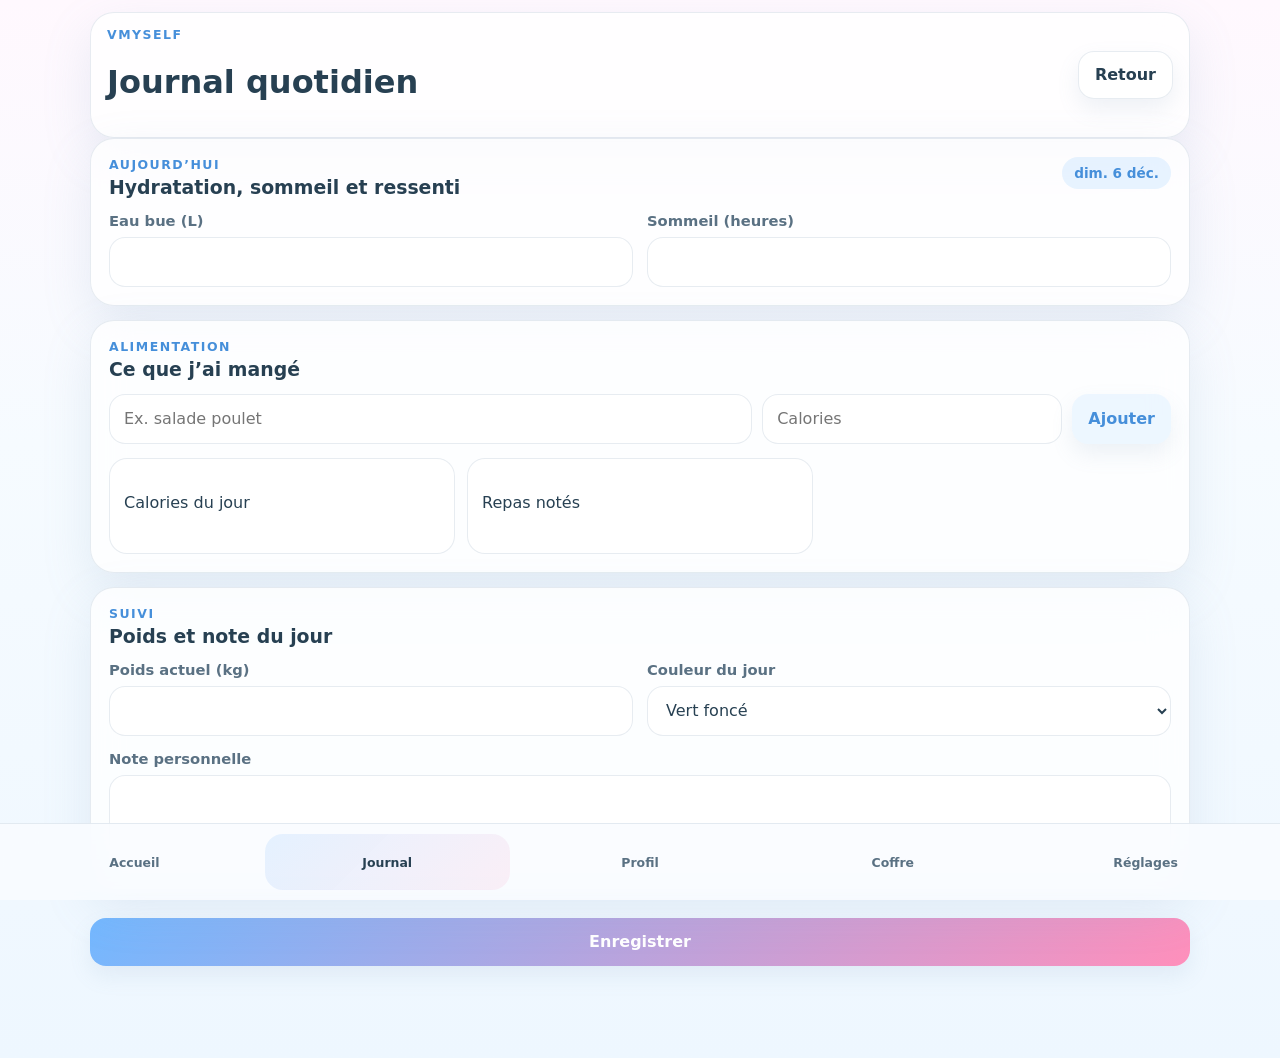
==== journal.html @ 75e9167d "s" ====
<!DOCTYPE html>
<html lang="fr" data-page="journal">
<head>
  <meta charset="UTF-8" />
  <meta name="viewport" content="width=device-width, initial-scale=1.0, viewport-fit=cover" />
  <title>Vmyself - Journal</title>
  <link rel="stylesheet" href="css/style.css" />
</head>
<body>
  <div class="app-shell">
    <header class="page-top card thin">
      <div>
        <div class="eyebrow">Vmyself</div>
        <h1 data-i18n="journal.title"></h1>
      </div>
      <a href="index.html" class="btn ghost" data-i18n="common.back"></a>
    </header>

    <main class="page-content stack">
      <section class="card">
        <div class="section-heading">
          <div>
            <div class="eyebrow" data-i18n="journal.dayEyebrow"></div>
            <h2 data-i18n="journal.dayTitle"></h2>
          </div>
          <span class="badge-soft" id="journalDateLabel"></span>
        </div>

        <div class="grid-2">
          <div class="field-wrap">
            <label class="label" data-i18n="journal.water"></label>
            <input id="waterInput" class="field" type="number" min="0" max="20" step="0.1" />
          </div>
          <div class="field-wrap">
            <label class="label" data-i18n="journal.sleep"></label>
            <input id="sleepInput" class="field" type="number" min="0" max="16" step="0.1" />
          </div>
        </div>
      </section>

      <section class="card">
        <div class="section-heading">
          <div>
            <div class="eyebrow" data-i18n="journal.foodEyebrow"></div>
            <h2 data-i18n="journal.foodTitle"></h2>
          </div>
        </div>

        <div class="meal-entry-grid">
          <input id="mealNameInput" class="field" data-i18n-placeholder="journal.foodName" />
          <input id="mealCaloriesInput" class="field" type="number" min="0" step="1" data-i18n-placeholder="journal.foodCalories" />
          <button id="addMealBtn" class="btn soft" data-i18n="journal.addMeal"></button>
        </div>

        <div id="mealList" class="mini-list"></div>
        <div class="inline-kpis">
          <div class="mini-kpi">
            <span data-i18n="metrics.caloriesDay"></span>
            <strong id="totalCaloriesDay"></strong>
          </div>
          <div class="mini-kpi">
            <span data-i18n="journal.mealsCount"></span>
            <strong id="mealCount"></strong>
          </div>
        </div>
      </section>

      <section class="card">
        <div class="section-heading">
          <div>
            <div class="eyebrow" data-i18n="journal.weightEyebrow"></div>
            <h2 data-i18n="journal.weightTitle"></h2>
          </div>
        </div>

        <div class="grid-2">
          <div class="field-wrap">
            <label class="label" data-i18n="onboarding.weight"></label>
            <input id="dailyWeightInput" class="field" type="number" min="30" max="300" step="0.1" />
          </div>
          <div class="field-wrap">
            <label class="label" data-i18n="journal.mood"></label>
            <select id="dailyMoodInput" class="field">
              <option value="green-dark" data-i18n="status.greenDark"></option>
              <option value="green-light" data-i18n="status.greenLight"></option>
              <option value="yellow" data-i18n="status.yellow"></option>
              <option value="orange" data-i18n="status.orange"></option>
              <option value="red" data-i18n="status.red"></option>
            </select>
          </div>
          <div class="field-wrap full">
            <label class="label" data-i18n="journal.note"></label>
            <textarea id="journalNoteInput" class="field area" rows="3"></textarea>
          </div>
        </div>
      </section>

      <div class="sticky-actions">
        <button id="saveJournalBtn" class="btn primary wide" data-i18n="common.save"></button>
      </div>
    </main>

    <nav class="bottom-nav">
      <a href="index.html" class="nav-link" data-i18n="nav.home"></a>
      <a href="journal.html" class="nav-link active" data-i18n="nav.journal"></a>
      <a href="profile.html" class="nav-link" data-i18n="nav.profile"></a>
      <a href="vault.html" class="nav-link" data-i18n="nav.vault"></a>
      <a href="settings.html" class="nav-link" data-i18n="nav.settings"></a>
    </nav>
  </div>

  <script src="js/i18n.js"></script>
  <script src="js/storage.js"></script>
  <script src="js/auth.js"></script>
  <script src="js/ui.js"></script>
  <script src="js/journal.js"></script>
</body>
</html>
---- css/style.css ----
@font-face{
  font-family:"VmyselfDisplay";
  src: local("Segoe UI"), local("Inter");
}

:root{
  --bg-main: linear-gradient(180deg, #fff8fe 0%, #f6fbff 42%, #eef7ff 100%);
  --bg-hero: radial-gradient(circle at top left, rgba(255,182,215,.55), transparent 35%), radial-gradient(circle at top right, rgba(154,215,255,.45), transparent 32%), linear-gradient(135deg, #fdf8ff 0%, #f5fbff 100%);
  --card: rgba(255,255,255,.78);
  --card-strong:#ffffff;
  --line: rgba(123, 150, 177, .18);
  --shadow: 0 18px 48px rgba(129, 159, 187, .17);
  --text: #274052;
  --text-soft: #5a7183;
  --rose:#ff8fbb;
  --rose-dark:#e45d91;
  --blue:#73b8ff;
  --blue-dark:#468fda;
  --mint:#78d2b1;
  --yellow:#ffcf6c;
  --orange:#ff9d6f;
  --red:#ff7c87;
  --green-dark:#32b576;
  --green-light:#87d98d;
  --radius-xl: 24px;
  --radius-lg: 18px;
  --radius-md: 14px;
  --nav-h: 78px;
  --safe-top: env(safe-area-inset-top, 0px);
  --safe-bottom: env(safe-area-inset-bottom, 0px);
}

*,
*::before,
*::after{ box-sizing:border-box; }

html,body{
  margin:0;
  min-height:100%;
  background:var(--bg-main);
  color:var(--text);
  font-family:"VmyselfDisplay", system-ui, -apple-system, BlinkMacSystemFont, "Segoe UI", sans-serif;
}

body{
  overflow-x:hidden;
}

a{ color:inherit; text-decoration:none; }
button, input, select, textarea{ font:inherit; }

.app-shell{
  min-height:100vh;
  padding: calc(12px + var(--safe-top)) 12px calc(var(--nav-h) + 14px + var(--safe-bottom));
}

.topbar, .page-top, .page-content{
  width:min(1100px, 100%);
  margin:0 auto;
}

.page-content{
  display:flex;
  flex-direction:column;
  gap:14px;
}

.home-grid{
  display:grid;
  grid-template-columns: 1.3fr 1fr;
  gap:14px;
  align-items:start;
}

.home-grid > :nth-child(1){ grid-column: 1 / -1; }

.card{
  background:var(--card);
  backdrop-filter: blur(18px);
  -webkit-backdrop-filter: blur(18px);
  border:1px solid var(--line);
  box-shadow: var(--shadow);
  border-radius:var(--radius-xl);
  padding:18px;
}

.card.thin{
  padding:14px 16px;
}

.glass{
  background: rgba(255,255,255,.86);
}

.hero-gradient{
  background: var(--bg-hero);
  display:flex;
  align-items:center;
  justify-content:space-between;
  gap:18px;
  margin-top:12px;
}

.hero-copy h2{
  margin:10px 0 8px;
  font-size: clamp(1.4rem, 3vw, 2.1rem);
  line-height:1.08;
}

.hero-actions{
  display:flex;
  gap:10px;
  flex-wrap:wrap;
  justify-content:flex-end;
}

.topbar-main,
.page-top{
  display:flex;
  align-items:center;
  justify-content:space-between;
  gap:14px;
}

.app-title{
  margin:4px 0 0;
  font-size: clamp(1.6rem, 3vw, 2.4rem);
  line-height:1.05;
}

.eyebrow{
  font-size:.78rem;
  letter-spacing:.12em;
  text-transform:uppercase;
  font-weight:800;
  color:var(--blue-dark);
}

.badge-soft,
.pill{
  display:inline-flex;
  align-items:center;
  justify-content:center;
  padding:8px 12px;
  border-radius:999px;
  font-size:.85rem;
  font-weight:800;
  background:rgba(115,184,255,.16);
  color:var(--blue-dark);
}

.premium-pill{
  background: rgba(255,143,187,.14);
  color: var(--rose-dark);
}

.muted{
  color:var(--text-soft);
  margin:0;
}

.muted.strong{
  font-weight:600;
}

.section-heading{
  display:flex;
  align-items:flex-start;
  justify-content:space-between;
  gap:12px;
  margin-bottom:14px;
}

.section-heading h2{
  margin:4px 0 0;
  font-size:1.18rem;
}

.text-link{
  color:var(--rose-dark);
  font-weight:800;
}

.btn{
  border:0;
  border-radius:16px;
  padding:13px 16px;
  font-weight:800;
  cursor:pointer;
  min-height:48px;
  transition:.18s transform, .18s opacity, .18s box-shadow;
  box-shadow: 0 10px 22px rgba(119, 152, 180, .12);
}

.btn:hover{ transform:translateY(-1px); }
.btn:active{ transform:translateY(1px) scale(.99); }

.btn.primary{
  background: linear-gradient(135deg, var(--blue), var(--rose));
  color:#fff;
}

.btn.soft{
  background: rgba(115,184,255,.12);
  color:var(--blue-dark);
}

.btn.ghost{
  background: rgba(255,255,255,.65);
  color:var(--text);
  border:1px solid var(--line);
}

.btn.danger{
  background: linear-gradient(135deg, #ff8ca0, #ffb78b);
  color:#fff;
}

.ghost-danger{
  color:var(--red);
  background: rgba(255,124,135,.08);
}

.btn.wide{ width:100%; }

.icon-btn{
  width:46px;
  height:46px;
  border-radius:16px;
  border:1px solid var(--line);
  background:rgba(255,255,255,.72);
  box-shadow:var(--shadow);
  display:inline-flex;
  align-items:center;
  justify-content:center;
  cursor:pointer;
}
.icon-btn::before{ font-size:1.15rem; }
#privacyToggleBtn::before{ content:"🙈"; }
#openOnboardingBtn::before{ content:"👤"; }

.stats-grid{
  display:grid;
  grid-template-columns: repeat(4, 1fr);
  gap:12px;
}

.stat-pill,
.calc-card,
.mini-kpi{
  background: var(--card-strong);
  border:1px solid var(--line);
  border-radius:18px;
  padding:14px;
  display:flex;
  flex-direction:column;
  gap:6px;
  min-height:96px;
  justify-content:center;
}

.stat-pill strong,
.calc-card strong,
.mini-kpi strong{
  font-size:1.22rem;
}

.stat-label{
  color:var(--text-soft);
  font-weight:700;
  font-size:.92rem;
}

.score-bars{
  margin-top:14px;
  display:grid;
  gap:12px;
}

.score-item{
  display:grid;
  gap:8px;
}

.score-head{
  display:flex;
  justify-content:space-between;
  gap:8px;
  font-weight:700;
}

.bar{
  height:12px;
  border-radius:999px;
  background: rgba(115,184,255,.12);
  overflow:hidden;
}
.bar-fill{
  height:100%;
  width:0;
  border-radius:999px;
  background: linear-gradient(90deg, var(--blue), var(--rose));
  transition: width .3s ease;
}

.color-legend{
  display:flex;
  flex-wrap:wrap;
  gap:10px;
}

.legend-chip{
  display:inline-flex;
  align-items:center;
  gap:8px;
  padding:8px 12px;
  border-radius:999px;
  background:#fff;
  border:1px solid var(--line);
  font-weight:700;
  font-size:.9rem;
}
.legend-dot,
.status-dot{
  width:12px;
  height:12px;
  border-radius:999px;
}
.dot-green-dark{ background:var(--green-dark); }
.dot-green-light{ background:var(--green-light); }
.dot-yellow{ background:var(--yellow); }
.dot-orange{ background:var(--orange); }
.dot-red{ background:var(--red); }

.daily-status-box{
  margin-top:14px;
  display:flex;
  gap:12px;
  align-items:flex-start;
  padding:14px;
  border-radius:18px;
  background: #fff;
  border:1px solid var(--line);
}

.mini-list{
  display:grid;
  gap:10px;
}
.mini-list.spacious{ gap:12px; }

.mini-item{
  display:flex;
  justify-content:space-between;
  gap:10px;
  align-items:center;
  padding:12px 14px;
  background:#fff;
  border:1px solid var(--line);
  border-radius:16px;
}

.quick-actions{
  display:grid;
  grid-template-columns: repeat(2, 1fr);
  gap:12px;
}

.action-card{
  min-height:92px;
  border-radius:20px;
  background:#fff;
  border:1px solid var(--line);
  display:flex;
  flex-direction:column;
  justify-content:center;
  gap:8px;
  padding:16px;
  font-weight:800;
  box-shadow: 0 10px 24px rgba(128,153,175,.08);
}
.action-icon{ font-size:1.4rem; }

.grid-2{
  display:grid;
  grid-template-columns: repeat(2, 1fr);
  gap:14px;
}

.field-wrap.full{ grid-column: 1 / -1; }

.field-wrap{
  display:grid;
  gap:8px;
}

.label{
  font-size:.92rem;
  font-weight:800;
  color:var(--text-soft);
}

.field{
  width:100%;
  min-height:50px;
  border-radius:16px;
  border:1px solid var(--line);
  background: rgba(255,255,255,.94);
  padding:12px 14px;
  color:var(--text);
  outline:none;
}
.field:focus{
  border-color: rgba(115,184,255,.5);
  box-shadow: 0 0 0 4px rgba(115,184,255,.12);
}
.area{
  resize:vertical;
  min-height:96px;
}

.profile-calc-grid,
.inline-kpis{
  display:grid;
  grid-template-columns: repeat(3, 1fr);
  gap:12px;
  margin-top:14px;
}

.toggle-row{
  display:flex;
  justify-content:space-between;
  gap:12px;
  align-items:center;
  padding:14px 0;
  border-top:1px solid var(--line);
}
.toggle-row:first-of-type{ border-top:0; padding-top:0; }

.switch{
  position:relative;
  display:inline-flex;
  width:58px;
  height:34px;
}
.switch input{ opacity:0; position:absolute; inset:0; }
.switch span{
  position:absolute; inset:0;
  border-radius:999px;
  background: rgba(115,184,255,.2);
  transition:.2s;
}
.switch span::after{
  content:"";
  position:absolute;
  top:4px; left:4px;
  width:26px; height:26px;
  background:#fff;
  border-radius:999px;
  box-shadow: 0 8px 14px rgba(76,108,136,.16);
  transition:.2s;
}
.switch input:checked + span{
  background: linear-gradient(135deg, var(--blue), var(--rose));
}
.switch input:checked + span::after{
  transform:translateX(24px);
}

.price-card{
  display:flex;
  justify-content:space-between;
  gap:14px;
  align-items:center;
  padding:14px;
  border-radius:18px;
  background:#fff;
  border:1px solid var(--line);
}
.price-card.premium{
  background: linear-gradient(135deg, rgba(255,143,187,.14), rgba(115,184,255,.12));
}

.feature-list{
  display:grid;
  gap:10px;
  margin-top:14px;
}
.feature-row{
  display:flex;
  justify-content:space-between;
  align-items:center;
  gap:12px;
  padding:12px 0;
  border-top:1px solid var(--line);
}
.feature-row:first-child{ border-top:0; }

.meal-entry-grid,
.vault-entry{
  display:grid;
  grid-template-columns: 1.5fr .7fr auto;
  gap:10px;
}

.support-line{
  margin:0 0 12px;
  font-size:1rem;
  font-weight:600;
  color:var(--text);
}

.affirmation-box{
  background: linear-gradient(135deg, rgba(255,255,255,.92), rgba(255,240,248,.96));
  border-radius:18px;
  padding:16px;
  border:1px solid rgba(255,143,187,.16);
  font-size:1.04rem;
  line-height:1.5;
  font-weight:700;
  margin-bottom:12px;
}

.tips-list{
  display:grid;
  gap:10px;
}
.tip-card{
  padding:12px 14px;
  border-radius:16px;
  background:#fff;
  border:1px solid var(--line);
}

.lock-screen,
.modal{
  position:fixed;
  inset:0;
  z-index:100;
  background: rgba(237,245,252,.65);
  backdrop-filter: blur(14px);
  -webkit-backdrop-filter: blur(14px);
  display:grid;
  place-items:center;
  padding:18px;
}

.hidden{ display:none !important; }

.lock-card,
.modal-card{
  width:min(620px, 100%);
}

.brand-mark{
  width:58px;
  height:58px;
  border-radius:18px;
  display:grid;
  place-items:center;
  background: linear-gradient(135deg, var(--blue), var(--rose));
  color:#fff;
  font-size:1.5rem;
  font-weight:900;
  margin-bottom:14px;
}

.pin-dots{
  display:flex;
  gap:10px;
  justify-content:center;
  margin:16px 0;
}
.pin-dots span{
  width:12px;
  height:12px;
  border-radius:999px;
  background: rgba(115,184,255,.16);
}
.center{ text-align:center; }

.recovery-box{
  margin-top:14px;
  padding-top:14px;
  border-top:1px solid var(--line);
}

.modal-actions,
.sticky-actions{
  display:flex;
  gap:10px;
  margin-top:14px;
  flex-wrap:wrap;
}

.bottom-nav{
  position:fixed;
  left:0; right:0; bottom:0;
  padding:10px 12px calc(10px + var(--safe-bottom));
  display:grid;
  grid-template-columns: repeat(5, 1fr);
  gap:8px;
  background: rgba(250, 252, 255, .85);
  backdrop-filter: blur(16px);
  -webkit-backdrop-filter: blur(16px);
  border-top:1px solid var(--line);
  z-index:30;
}

.nav-link{
  min-height:56px;
  display:grid;
  place-items:center;
  text-align:center;
  border-radius:18px;
  color:var(--text-soft);
  font-size:.78rem;
  font-weight:900;
  padding:8px 6px;
}
.nav-link.active{
  background: linear-gradient(135deg, rgba(115,184,255,.16), rgba(255,143,187,.12));
  color:var(--text);
}

.toast{
  position:fixed;
  left:50%;
  bottom: calc(var(--nav-h) + 14px + var(--safe-bottom));
  transform: translateX(-50%);
  background:#fff;
  color:var(--text);
  padding:12px 16px;
  border-radius:16px;
  border:1px solid var(--line);
  box-shadow: var(--shadow);
  z-index:120;
  font-weight:700;
  min-width: min(92vw, 420px);
  text-align:center;
}

.sensitive{
  filter: blur(9px);
  user-select:none;
}

@media (max-width: 960px){
  .home-grid{
    grid-template-columns: 1fr;
  }
  .stats-grid,
  .profile-calc-grid,
  .inline-kpis{
    grid-template-columns: repeat(2, 1fr);
  }
}

@media (max-width: 720px){
  .app-shell{ padding-left:10px; padding-right:10px; }
  .card{ padding:16px; border-radius:22px; }
  .hero-gradient,
  .topbar-main,
  .page-top,
  .price-card{
    flex-direction:column;
    align-items:flex-start;
  }
  .hero-actions{ width:100%; }
  .hero-actions .btn,
  .price-card .btn{ width:100%; }

  .stats-grid,
  .grid-2,
  .profile-calc-grid,
  .inline-kpis,
  .quick-actions{
    grid-template-columns: 1fr;
  }

  .meal-entry-grid,
  .vault-entry{
    grid-template-columns: 1fr;
  }

  .bottom-nav{
    grid-template-columns: repeat(5, 1fr);
  }
  .nav-link{
    font-size:.69rem;
  }
}

@media (max-width: 390px){
  .app-title{ font-size:1.45rem; }
  .hero-copy h2{ font-size:1.24rem; }
  .btn, .field{ min-height:46px; }
  .card{ padding:14px; }
}
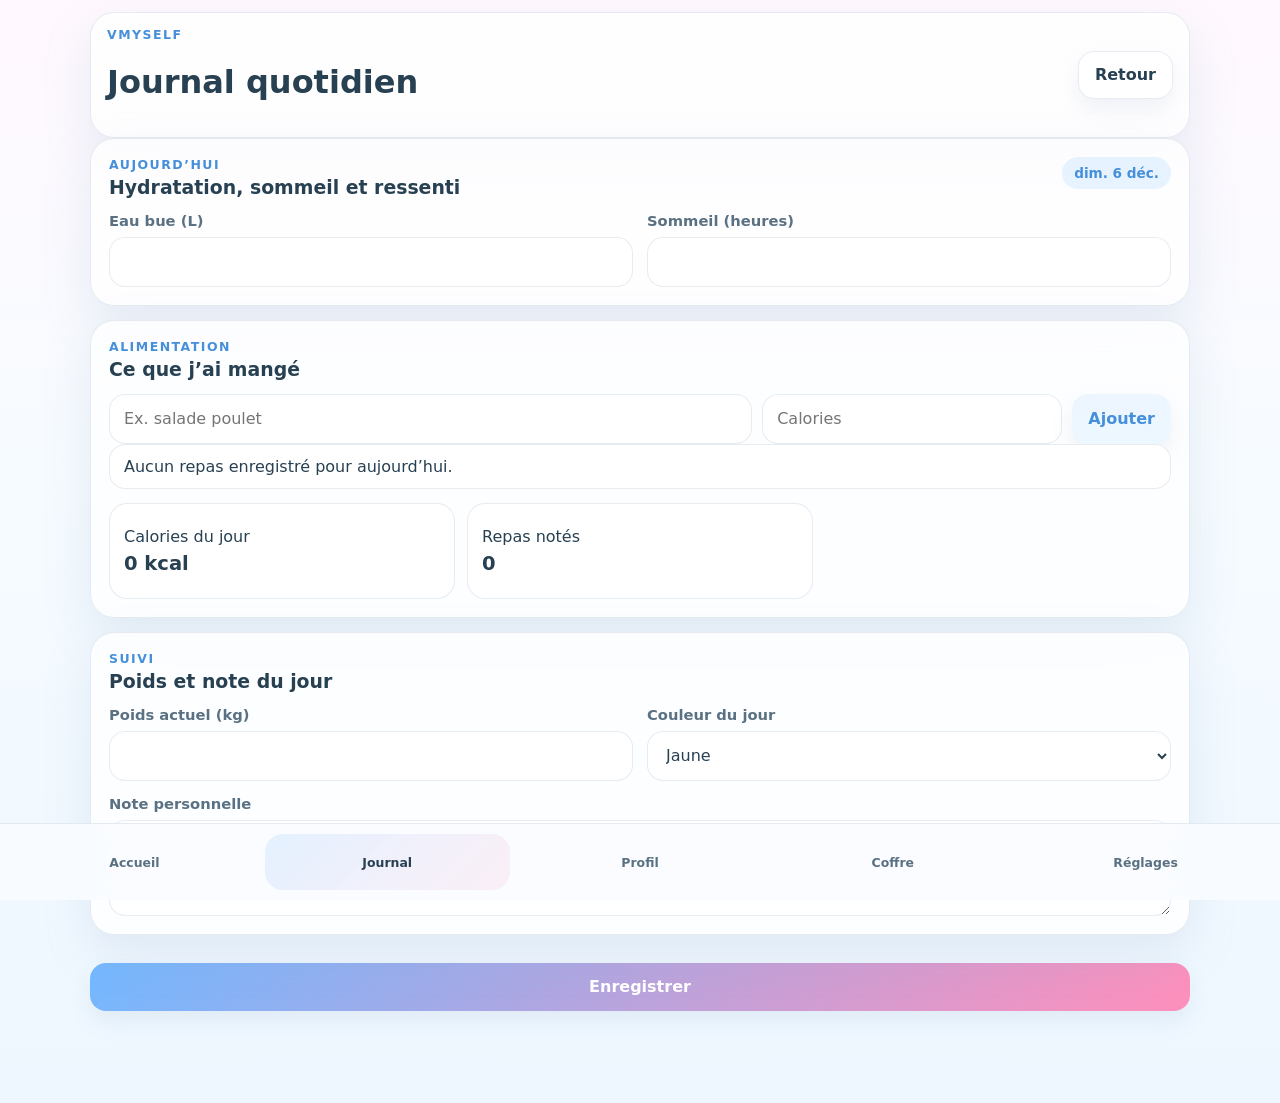
==== commit 88f45668: "z" ====
--- a/journal.html
+++ b/journal.html
@@ -113,6 +113,7 @@
   <script src="js/storage.js"></script>
   <script src="js/auth.js"></script>
   <script src="js/ui.js"></script>
+  <script src="js/shared.js"></script>
   <script src="js/journal.js"></script>
 </body>
 </html>
--- a/css/style.css
+++ b/css/style.css
@@ -46,6 +46,12 @@
   overflow-x:hidden;
 }
 
+body.modal-open{
+  overflow:hidden;
+  height:100vh;
+  touch-action:none;
+}
+
 a{ color:inherit; text-decoration:none; }
 button, input, select, textarea{ font:inherit; }
 
@@ -543,6 +549,7 @@
   display:grid;
   place-items:center;
   padding:18px;
+  overflow:hidden;
 }
 
 .hidden{ display:none !important; }
@@ -550,6 +557,9 @@
 .lock-card,
 .modal-card{
   width:min(620px, 100%);
+  max-height:calc(100vh - 36px);
+  overflow-y:auto;
+  -webkit-overflow-scrolling:touch;
 }
 
 .brand-mark{
@@ -643,6 +653,33 @@
 .sensitive{
   filter: blur(9px);
   user-select:none;
+}
+
+.primary-btn{
+width:100%;
+padding:16px;
+border:none;
+border-radius:14px;
+background:linear-gradient(90deg,#5ecbff,#ff7fc8);
+color:#fff;
+font-size:18px;
+font-weight:700;
+}
+
+.goal-list label{
+display:block;
+padding:10px;
+margin:8px 0;
+background:#ffffff90;
+border-radius:12px;
+}
+
+#pinBlock input{
+display:block;
+width:100%;
+margin:8px 0;
+padding:12px;
+border-radius:10px;
 }
 
 @media (max-width: 960px){
@@ -674,7 +711,8 @@
   .grid-2,
   .profile-calc-grid,
   .inline-kpis,
-  .quick-actions{
+  .quick-actions,
+  .goal-list{
     grid-template-columns: 1fr;
   }
 
@@ -696,4 +734,60 @@
   .hero-copy h2{ font-size:1.24rem; }
   .btn, .field{ min-height:46px; }
   .card{ padding:14px; }
-}+}
+
+
+.onboarding-grid{
+  align-items:start;
+}
+
+.onboarding-actions{
+  position:sticky;
+  bottom:0;
+  padding-top:12px;
+  background:linear-gradient(180deg, rgba(255,255,255,0), rgba(255,255,255,.95) 34%);
+}
+
+.radio-row{
+  display:flex;
+  flex-wrap:wrap;
+  gap:10px;
+}
+
+.choice-chip{
+  display:inline-flex;
+  align-items:center;
+  gap:8px;
+  padding:12px 14px;
+  border-radius:14px;
+  border:1px solid var(--line);
+  background:#fff;
+  font-weight:700;
+}
+
+.hidden-soft{
+  display:none;
+}
+
+.goal-list{
+  display:grid;
+  grid-template-columns:repeat(2, minmax(0,1fr));
+  gap:10px;
+}
+
+.goal-list label{
+  display:flex;
+  align-items:flex-start;
+  gap:10px;
+  padding:12px;
+  margin:0;
+  background:#ffffffd9;
+  border:1px solid var(--line);
+  border-radius:14px;
+  font-weight:700;
+}
+
+.goal-list input,
+.choice-chip input{
+  margin-top:3px;
+}
